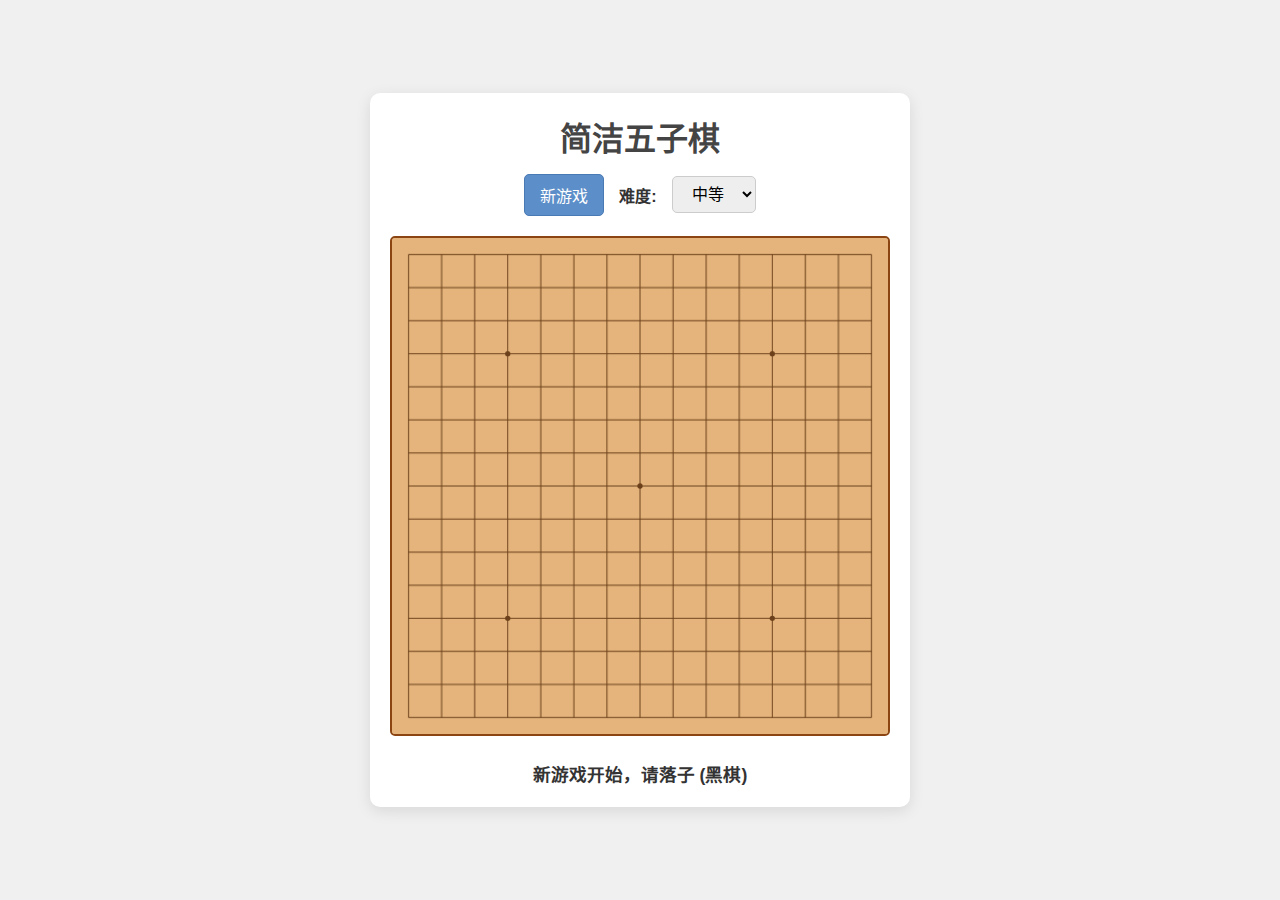
==== index.html @ 414b37e6 "Add files via upload" ====
<!DOCTYPE html>
<html lang="zh-CN">
<head>
    <meta charset="UTF-8">
    <meta name="viewport" content="width=device-width, initial-scale=1.0">
    <title>简洁五子棋</title>
    <link rel="stylesheet" href="style.css">
</head>
<body>
    <div class="game-container">
        <h1>简洁五子棋</h1>

        <div class="controls">
            <button id="new-game">新游戏</button>
            <label for="difficulty">难度:</label>
            <select id="difficulty">
                <option value="easy">简单</option>
                <option value="medium" selected>中等</option>
                <option value="hard">困难</option>
            </select>
        </div>

        <div class="board-container">
            <canvas id="gomoku-board"></canvas>
            <!-- Overlay for potential hover effects or messages -->
            <div id="board-overlay"></div>
        </div>


        <div class="status" id="status-message">请开始游戏</div>
    </div>

    <script src="script.js"></script>
</body>
</html>
---- style.css ----
/* Basic Reset & Body Styling */
* {
    margin: 0;
    padding: 0;
    box-sizing: border-box;
}

body {
    font-family: -apple-system, BlinkMacSystemFont, 'Segoe UI', Roboto, Oxygen, Ubuntu, Cantarell, 'Open Sans', 'Helvetica Neue', sans-serif;
    display: flex;
    justify-content: center;
    align-items: center;
    min-height: 100vh;
    background-color: #f0f0f0;
    color: #333;
    padding: 10px; /* Add padding for small screens */
}

/* Game Container */
.game-container {
    display: flex;
    flex-direction: column;
    align-items: center;
    background-color: #fff;
    padding: 20px;
    border-radius: 10px;
    box-shadow: 0 4px 15px rgba(0, 0, 0, 0.1);
    max-width: 95vw; /* Limit width on larger screens */
    width: fit-content; /* Adjust width to content */
}

h1 {
    margin-bottom: 15px;
    color: #444;
}

/* Controls Area */
.controls {
    display: flex;
    align-items: center;
    gap: 15px; /* Space between control elements */
    margin-bottom: 20px;
    flex-wrap: wrap; /* Allow controls to wrap on small screens */
    justify-content: center;
}

.controls label {
    font-weight: bold;
}

.controls select,
.controls button {
    padding: 8px 15px;
    border: 1px solid #ccc;
    border-radius: 5px;
    font-size: 1em;
    cursor: pointer;
    background-color: #eee;
    transition: background-color 0.2s ease;
}

.controls button:hover,
.controls select:hover {
    background-color: #ddd;
}

.controls button#new-game {
    background-color: #5c8ec9;
    color: white;
    border-color: #4a7ab3;
}

.controls button#new-game:hover {
    background-color: #4a7ab3;
}

/* Board Area */
.board-container {
    position: relative; /* Needed for potential overlays */
    /* Use aspect-ratio for a square canvas that scales */
    width: clamp(300px, 90vw, 500px); /* Responsive width */
    max-width: clamp(300px, 90vh, 500px); /* Max height constraint */
    aspect-ratio: 1 / 1; /* Maintain square shape */
    margin-bottom: 15px;
}


#gomoku-board {
    display: block;
    width: 100%;
    height: 100%;
    background-color: #e4b47c; /* Wood-like color */
    border: 2px solid #8b4513; /* Darker border */
    border-radius: 5px;
    cursor: pointer;
}

/* Status Message */
.status {
    margin-top: 10px;
    font-size: 1.1em;
    font-weight: bold;
    min-height: 1.5em; /* Prevent layout shift */
    color: #333;
}

/* --- Responsiveness --- */
@media (max-width: 480px) {
    .game-container {
        padding: 15px;
    }

    h1 {
        font-size: 1.5em;
    }

    .controls {
        gap: 10px;
    }

    .controls select,
    .controls button {
        padding: 6px 10px;
        font-size: 0.9em;
    }
}
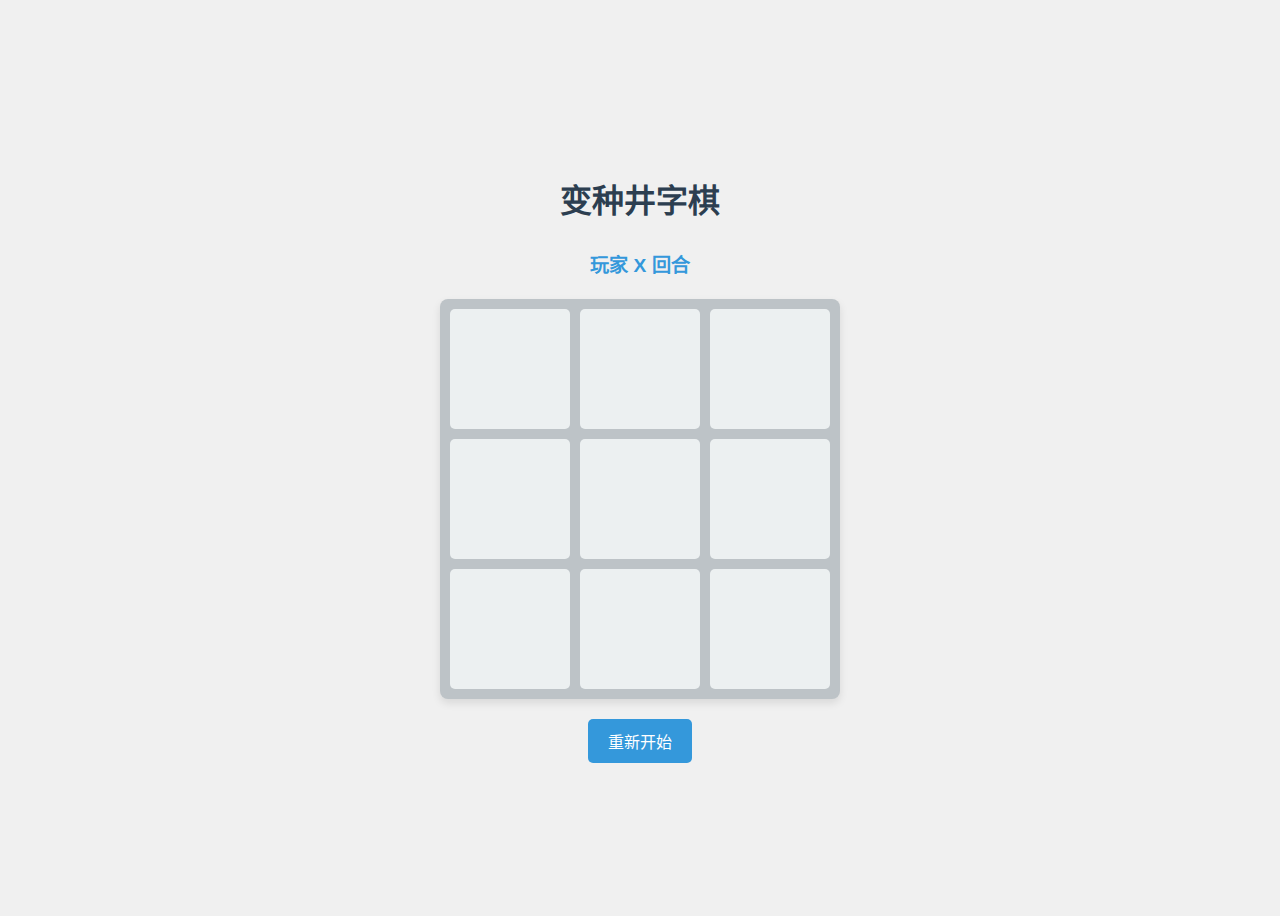
==== commit 3421c170: "Add files via upload" ====
--- a/index.html
+++ b/index.html
@@ -3,32 +3,24 @@
 <head>
     <meta charset="UTF-8">
     <meta name="viewport" content="width=device-width, initial-scale=1.0">
-    <title>简洁五子棋</title>
+    <title>变种井字棋</title>
     <link rel="stylesheet" href="style.css">
 </head>
 <body>
-    <div class="game-container">
-        <h1>简洁五子棋</h1>
-
-        <div class="controls">
-            <button id="new-game">新游戏</button>
-            <label for="difficulty">难度:</label>
-            <select id="difficulty">
-                <option value="easy">简单</option>
-                <option value="medium" selected>中等</option>
-                <option value="hard">困难</option>
-            </select>
-        </div>
-
-        <div class="board-container">
-            <canvas id="gomoku-board"></canvas>
-            <!-- Overlay for potential hover effects or messages -->
-            <div id="board-overlay"></div>
-        </div>
-
-
-        <div class="status" id="status-message">请开始游戏</div>
+    <h1>变种井字棋</h1>
+    <p id="status">玩家 X 回合</p>
+    <div class="game-board">
+        <div class="cell" data-index="0"></div>
+        <div class="cell" data-index="1"></div>
+        <div class="cell" data-index="2"></div>
+        <div class="cell" data-index="3"></div>
+        <div class="cell" data-index="4"></div>
+        <div class="cell" data-index="5"></div>
+        <div class="cell" data-index="6"></div>
+        <div class="cell" data-index="7"></div>
+        <div class="cell" data-index="8"></div>
     </div>
+    <button id="resetButton">重新开始</button>
 
     <script src="script.js"></script>
 </body>
--- a/style.css
+++ b/style.css
@@ -1,126 +1,150 @@
-/* Basic Reset & Body Styling */
-* {
-    margin: 0;
-    padding: 0;
+/* 基本样式 */
+body {
+    font-family: 'Arial', sans-serif;
+    display: flex;
+    flex-direction: column;
+    align-items: center;
+    justify-content: center;
+    min-height: 100vh;
+    background-color: #f0f0f0;
+    color: #333;
+    padding: 20px;
     box-sizing: border-box;
 }
 
-body {
-    font-family: -apple-system, BlinkMacSystemFont, 'Segoe UI', Roboto, Oxygen, Ubuntu, Cantarell, 'Open Sans', 'Helvetica Neue', sans-serif;
+h1 {
+    color: #2c3e50;
+    margin-bottom: 10px;
+}
+
+#status {
+    font-size: 1.2em;
+    font-weight: bold;
+    margin-bottom: 20px;
+    min-height: 1.5em; /* 防止文字变化时布局跳动 */
+    color: #3498db;
+}
+
+/* 游戏棋盘 */
+.game-board {
+    display: grid;
+    grid-template-columns: repeat(3, minmax(80px, 120px)); /* 响应式格子大小 */
+    grid-template-rows: repeat(3, minmax(80px, 120px));    /* 响应式格子大小 */
+    gap: 10px;
+    background-color: #bdc3c7;
+    padding: 10px;
+    border-radius: 8px;
+    box-shadow: 0 4px 8px rgba(0, 0, 0, 0.1);
+    margin-bottom: 20px;
+    /* 防止AI思考时误触 */
+    pointer-events: auto; /* 默认可点击 */
+    transition: pointer-events 0.3s ease; /* 平滑过渡 */
+}
+
+.cell {
+    background-color: #ecf0f1;
+    border-radius: 5px;
     display: flex;
     justify-content: center;
     align-items: center;
-    min-height: 100vh;
-    background-color: #f0f0f0;
-    color: #333;
-    padding: 10px; /* Add padding for small screens */
+    font-size: 3em; /* 初始字体大小 */
+    font-weight: bold;
+    cursor: pointer;
+    transition: background-color 0.3s ease, transform 0.2s ease;
+    position: relative; /* 为了动画定位 */
+    overflow: hidden; /* 隐藏移除动画溢出 */
 }
 
-/* Game Container */
-.game-container {
-    display: flex;
-    flex-direction: column;
-    align-items: center;
-    background-color: #fff;
-    padding: 20px;
-    border-radius: 10px;
-    box-shadow: 0 4px 15px rgba(0, 0, 0, 0.1);
-    max-width: 95vw; /* Limit width on larger screens */
-    width: fit-content; /* Adjust width to content */
+.cell:hover {
+    background-color: #dcdde1;
 }
 
-h1 {
-    margin-bottom: 15px;
-    color: #444;
+.cell.X {
+    color: #e74c3c; /* X 的颜色 */
 }
 
-/* Controls Area */
-.controls {
-    display: flex;
-    align-items: center;
-    gap: 15px; /* Space between control elements */
-    margin-bottom: 20px;
-    flex-wrap: wrap; /* Allow controls to wrap on small screens */
-    justify-content: center;
+.cell.O {
+    color: #2980b9; /* O 的颜色 */
 }
 
-.controls label {
-    font-weight: bold;
+/* 移除棋子动画 */
+@keyframes fadeOutPiece {
+    0% {
+        opacity: 1;
+        transform: scale(1);
+    }
+    100% {
+        opacity: 0;
+        transform: scale(0.5);
+    }
 }
 
-.controls select,
-.controls button {
-    padding: 8px 15px;
-    border: 1px solid #ccc;
-    border-radius: 5px;
-    font-size: 1em;
-    cursor: pointer;
-    background-color: #eee;
-    transition: background-color 0.2s ease;
+.cell.removing::before {
+    content: ''; /* 伪元素用于显示动画 */
+    position: absolute;
+    top: 0; left: 0; right: 0; bottom: 0;
+    background-color: rgba(255, 255, 255, 0.7); /* 半透明遮罩 */
+    animation: fadeOutPiece 0.6s forwards; /* 应用动画 */
+    z-index: 1; /* 确保在 X/O 上方 */
 }
-
-.controls button:hover,
-.controls select:hover {
-    background-color: #ddd;
-}
-
-.controls button#new-game {
-    background-color: #5c8ec9;
-    color: white;
-    border-color: #4a7ab3;
-}
-
-.controls button#new-game:hover {
-    background-color: #4a7ab3;
-}
-
-/* Board Area */
-.board-container {
-    position: relative; /* Needed for potential overlays */
-    /* Use aspect-ratio for a square canvas that scales */
-    width: clamp(300px, 90vw, 500px); /* Responsive width */
-    max-width: clamp(300px, 90vh, 500px); /* Max height constraint */
-    aspect-ratio: 1 / 1; /* Maintain square shape */
-    margin-bottom: 15px;
+.cell.removing span { /* 让文字也跟着动画 */
+    display: inline-block; /* 使 transform 生效 */
+    animation: fadeOutPiece 0.6s forwards;
+    z-index: 2;
 }
 
 
-#gomoku-board {
-    display: block;
-    width: 100%;
-    height: 100%;
-    background-color: #e4b47c; /* Wood-like color */
-    border: 2px solid #8b4513; /* Darker border */
+/* 按钮样式 */
+#resetButton {
+    padding: 10px 20px;
+    font-size: 1em;
+    color: white;
+    background-color: #3498db;
+    border: none;
     border-radius: 5px;
     cursor: pointer;
+    transition: background-color 0.3s ease;
 }
 
-/* Status Message */
-.status {
-    margin-top: 10px;
-    font-size: 1.1em;
-    font-weight: bold;
-    min-height: 1.5em; /* Prevent layout shift */
-    color: #333;
+#resetButton:hover {
+    background-color: #2980b9;
 }
 
-/* --- Responsiveness --- */
-@media (max-width: 480px) {
-    .game-container {
-        padding: 15px;
+/* 响应式设计 */
+@media (max-width: 600px) {
+    .game-board {
+        grid-template-columns: repeat(3, minmax(60px, 90px));
+        grid-template-rows: repeat(3, minmax(60px, 90px));
+        gap: 8px;
+        padding: 8px;
+    }
+
+    .cell {
+        font-size: 2.5em; /* 移动端稍小字体 */
     }
 
     h1 {
-        font-size: 1.5em;
+        font-size: 1.8em;
     }
 
-    .controls {
-        gap: 10px;
+    #status {
+        font-size: 1em;
     }
 
-    .controls select,
-    .controls button {
-        padding: 6px 10px;
+    #resetButton {
+        padding: 8px 16px;
         font-size: 0.9em;
     }
+}
+
+/* 禁用棋盘点击时的样式 */
+.game-board.disabled {
+    pointer-events: none;
+    opacity: 0.7; /* 可选：视觉上表示不可用 */
+}
+
+/* 胜利/结束状态样式 (可选) */
+.cell.winner {
+    background-color: #2ecc71 !important; /* 获胜的格子高亮 */
+    color: white;
 }